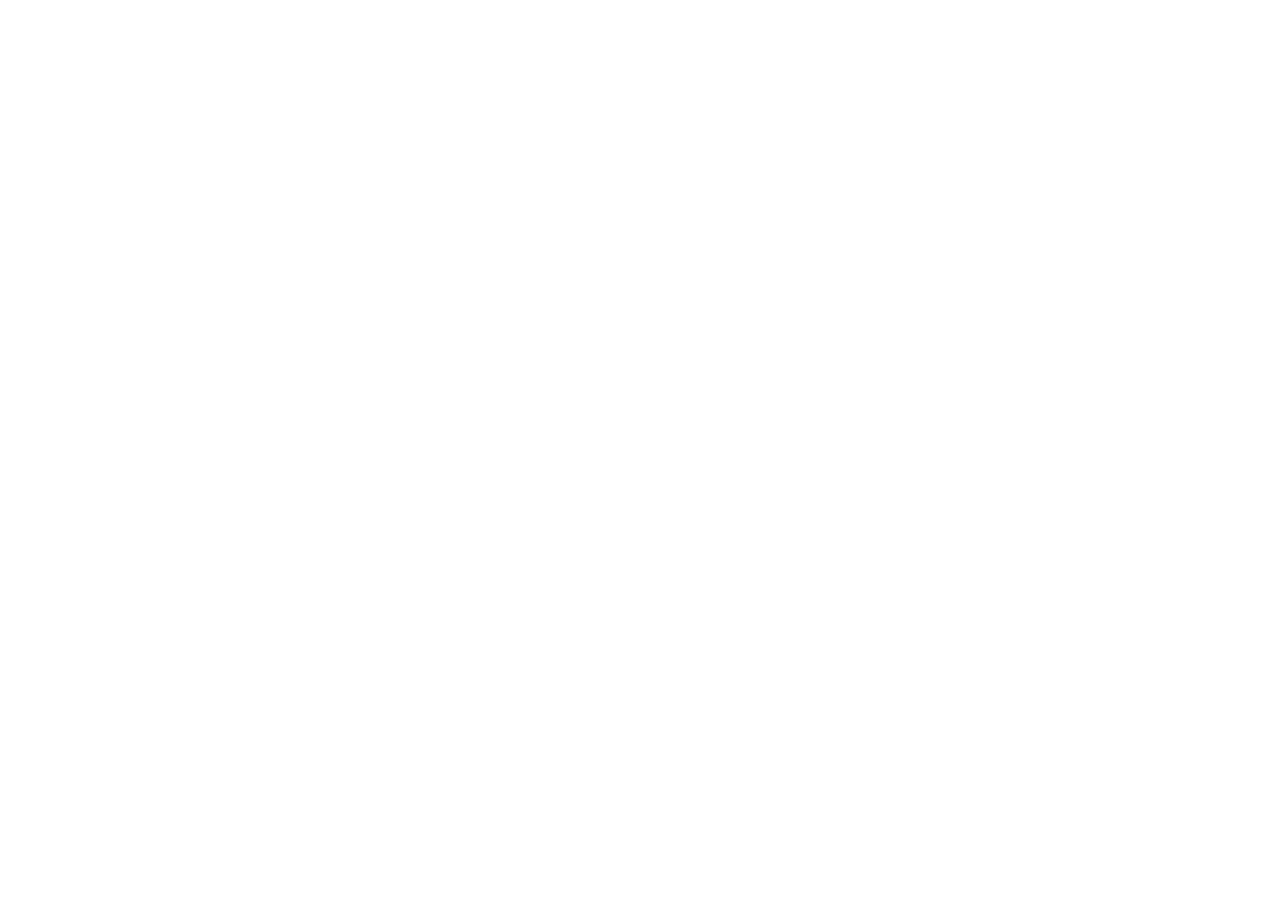
==== index.html @ 351fa0d5 "Front end" ====
<!DOCTYPE html>
<html lang="en">
<head>
    <meta charset="UTF-8">
    <meta name="viewport" content="width=device-width, initial-scale=1.0">
    <title>Document</title>
</head>
<body>
    
</body>
</html>
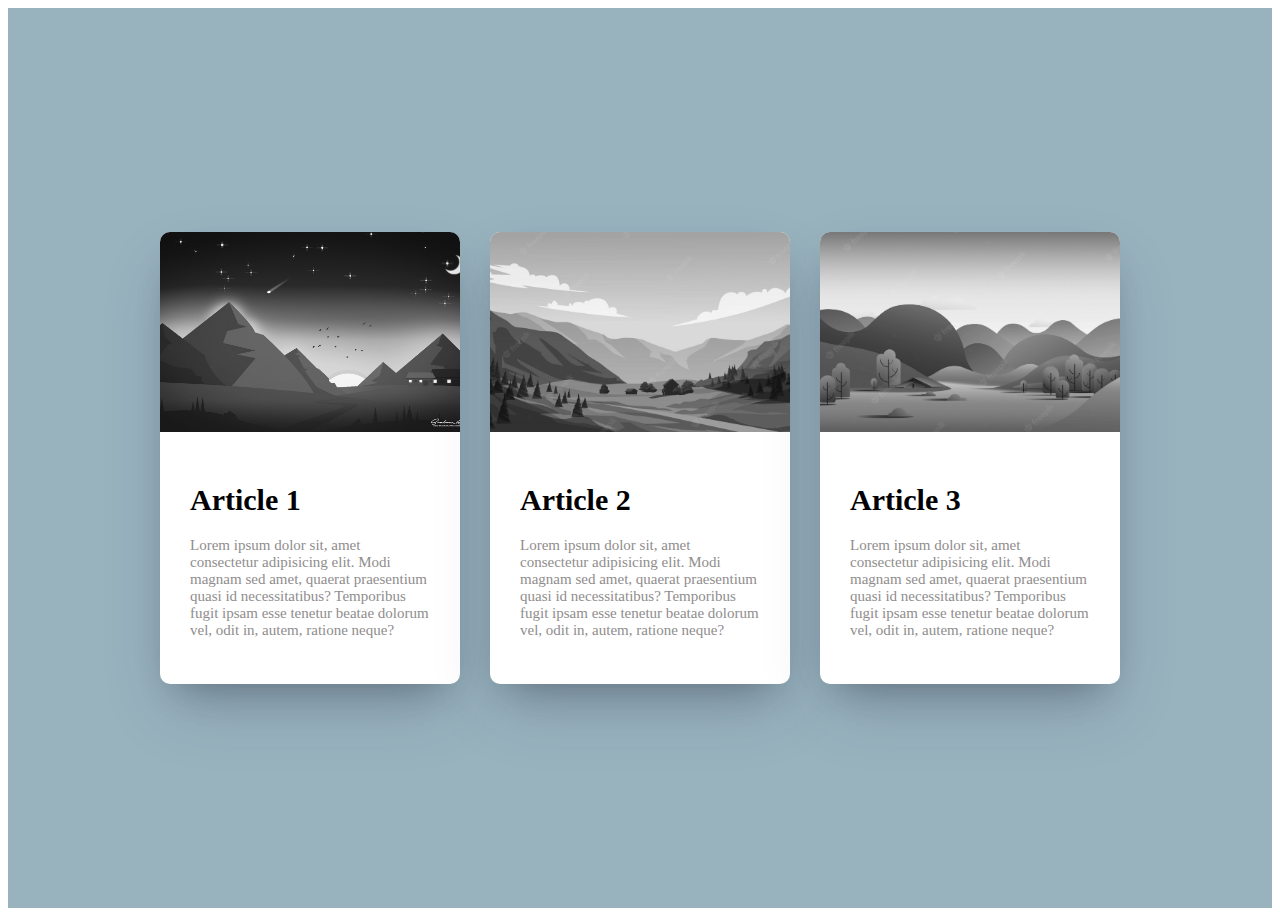
==== commit 4494bd6a: "front end" ====
--- a/index.html
+++ b/index.html
@@ -3,9 +3,55 @@
 <head>
     <meta charset="UTF-8">
     <meta name="viewport" content="width=device-width, initial-scale=1.0">
+    <link rel="stylesheet" href="https://cdnjs.cloudflare.com/ajax/libs/font-awesome/6.5.1/css/all.min.css" integrity="sha512-DTOQO9RWCH3ppGqcWaEA1BIZOC6xxalwEsw9c2QQeAIftl+Vegovlnee1c9QX4TctnWMn13TZye+giMm8e2LwA==" crossorigin="anonymous" referrerpolicy="no-referrer" />
+    <link rel="stylesheet" href="css/style.css">
     <title>Document</title>
 </head>
 <body>
-    
+    <div id="container">     
+        <div class="card"> 
+            <div class="card-header">
+                <img src="image/image1.png" alt="">
+                <div class="carre">
+                    <i class="fa-regular fa-heart"></i>
+                </div>
+            </div>
+            <div class="div-text">
+                <h1>Article 1</h1>
+                <p>
+                Lorem ipsum dolor sit, amet consectetur adipisicing elit. Modi magnam sed amet, quaerat praesentium quasi id necessitatibus? Temporibus fugit ipsam esse tenetur beatae dolorum vel, odit in, autem, ratione neque?
+                </p>
+            </div>
+        </div>
+        <div class="card"> 
+            <div class="card-header">
+                <img src="image/image2.png" alt="">
+                <div class="carre">
+                    <i class="fa-regular fa-heart"></i>
+                </div>
+            </div>
+            <div class="div-text">
+                <h1>Article 2</h1>
+                <p>
+                Lorem ipsum dolor sit, amet consectetur adipisicing elit. Modi magnam sed amet, quaerat praesentium quasi id necessitatibus? Temporibus fugit ipsam esse tenetur beatae dolorum vel, odit in, autem, ratione neque?
+                </p>
+            </div>
+        </div>
+        <div class="card"> 
+            <div class="card-header">
+                <img src="image/image3.png" alt="">
+                <div class="carre">
+                    <i class="fa-regular fa-heart"></i>
+                </div>
+            </div>
+            <div class="div-text">
+                <h1>Article 3</h1>
+                <p>
+                Lorem ipsum dolor sit, amet consectetur adipisicing elit. Modi magnam sed amet, quaerat praesentium quasi id necessitatibus? Temporibus fugit ipsam esse tenetur beatae dolorum vel, odit in, autem, ratione neque?
+                </p>
+            </div>
+        </div>
+        
+    </div>  
 </body>
 </html>--- a/css/style.css
+++ b/css/style.css
@@ -0,0 +1,76 @@
+@import url('https://fonts.googleapis.com/css2?family=Poppins:ital,wght@0,100;0,200;0,300;0,400;0,500;0,600;0,700;0,800;0,900;1,100;1,200;1,300;1,400;1,500;1,600;1,700;1,800;1,900&display=swap')
+
+*{
+    margin: 0;
+    padding: 0;
+    box-sizing: border-box;
+    font-family: "poppins";
+}
+#container{
+    display: flex;
+    min-height: 100vh;
+    background: rgb(68,117,136, 0.548);
+    justify-content: center;
+    align-items: center;
+    gap: 30px;
+}
+.card{
+    background: #fff;
+    width: 300px;
+    border-radius: 10px;
+    overflow: hidden;
+    box-shadow: rgba(50, 50, 93, 0.25) 0px 30px 60px -12px, rgba(0, 0, 0, 0.3) 0px 18px 36px -18px;
+    transition: 1s;
+}
+.card:hover{
+    transform: translateY(-12px);
+}
+.card:hover .carre{
+    left: 0;
+    opacity: 1;
+}
+.card:hover .card-header img{
+    transform: scale(1.1);
+}
+.card-header{
+    height: 200px;
+    position: relative;
+}
+.card-header img{
+    width: 100%;
+    height: 100%;
+    object-fit: cover;
+    filter: grayscale(1);
+    transition: 0.7s;
+}
+.card-header img:hover{
+    filter: grayscale(0);
+}
+.div-text{
+    padding: 30px;
+}
+.div-text h1{
+    font-size: 30px;
+    margin-bottom: 20px;
+    font-weight: 700;
+}
+.div-text p{
+    font-size: 15px;
+    color: rgb(143, 141, 141);
+    font-weight: 300;
+}
+.carre{
+    display: flex;
+    justify-content: center;
+    align-items: center;
+    width: 50px;
+    height: 50px;
+    background: #dc0979;
+    color: #fff;
+    font-size: 20px;
+    position:absolute;
+    top:0;
+    left: -50px;
+    transition: 1s;
+    opacity:0;
+}